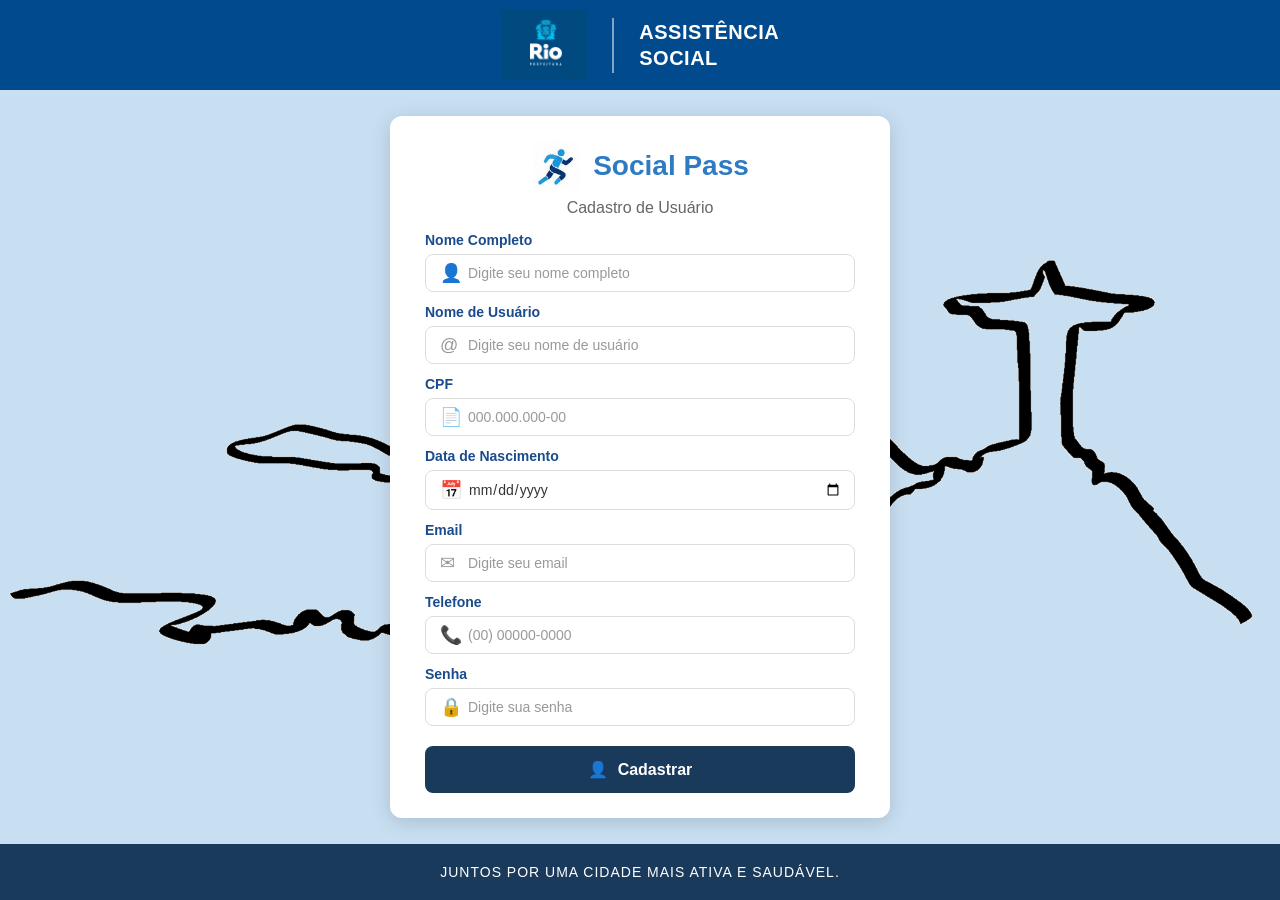
==== frontend/index.html @ ab94ad34 "adiciona frontend" ====
<!DOCTYPE html>
<html lang="pt-BR">
<head>
    <meta charset="UTF-8">
    <meta name="viewport" content="width=device-width, initial-scale=1.0">
    <title>Social Pass - Cadastro de Usuário</title>
    <link rel="stylesheet" href="./style.css">
</head>
<body>

    <header class="header">
        <div class="header-logo">
            <img src="./logo-rio.png" alt="Prefeitura do Rio">
        </div>
        <div class="header-divider"></div>
        <div class="header-text">
            ASSISTÊNCIA<br>SOCIAL
        </div>
    </header>

    <main class="main-content">
        <div class="card">
            <div class="card-header">
                <div class="card-logo">
                    <img src="./logo-social-pass.png" alt="Social Pass" class="card-logo-icon">
                    <span class="card-title">Social Pass</span>
                </div>
                <p class="card-subtitle">Cadastro de Usuário</p>
            </div>

            <form id="cadastroForm">
                
                <!-- Nome Completo -->
                <div class="form-group">
                    <label class="form-label">Nome Completo</label>
                    <div class="input-wrapper">
                        <span class="input-icon">&#128100;</span>
                        <input type="text" class="form-input" name="nomeCompleto" placeholder="Digite seu nome completo" required>
                    </div>
                </div>

                <!-- Nome de Usuario -->
                <div class="form-group">
                    <label class="form-label">Nome de Usuário</label>
                    <div class="input-wrapper">
                        <span class="input-icon">&#64;</span>
                        <input type="text" class="form-input" name="nomeUsuario" placeholder="Digite seu nome de usuário" required>
                    </div>
                </div>

                <!-- CPF -->
                <div class="form-group">
                    <label class="form-label">CPF</label>
                    <div class="input-wrapper">
                        <span class="input-icon">&#128196;</span>
                        <input type="text" class="form-input" id="cpfInput" name="cpf" placeholder="000.000.000-00" maxlength="14" required>
                    </div>
                </div>

                <!-- Data de Nascimento -->
                <div class="form-group">
                    <label class="form-label">Data de Nascimento</label>
                    <div class="input-wrapper">
                        <span class="input-icon">&#128197;</span>
                        <input type="date" class="form-input" name="nascimento" required>
                    </div>
                </div>

                <!-- Email -->
                <div class="form-group">
                    <label class="form-label">Email</label>
                    <div class="input-wrapper">
                        <span class="input-icon">&#9993;</span>
                        <input type="email" class="form-input" name="email" placeholder="Digite seu email" required>
                    </div>
                </div>

                <!-- Telefone -->
                <div class="form-group">
                    <label class="form-label">Telefone</label>
                    <div class="input-wrapper">
                        <span class="input-icon">&#128222;</span>
                        <input type="text" class="form-input" id="telefoneInput" name="telefone" placeholder="(00) 00000-0000" maxlength="15" required>
                    </div>
                </div>

                <!-- Senha -->
                <div class="form-group">
                    <label class="form-label">Senha</label>
                    <div class="input-wrapper">
                        <span class="input-icon">&#128274;</span>
                        <input type="password" class="form-input" name="senha" placeholder="Digite sua senha" required>
                    </div>
                </div>

                <!-- Botao Cadastrar -->
                <button type="submit" class="btn-submit">
                    <span>&#128100;</span> Cadastrar
                </button>
            </form>
        </div>
    </main>

    <footer class="footer">
        <p class="footer-text">JUNTOS POR UMA CIDADE MAIS ATIVA E SAUDÁVEL.</p>
    </footer>

    <script src="./script.js"></script>
</body>
</html>
---- frontend/style.css ----
* {
    margin: 0;
    padding: 0;
    box-sizing: border-box;
    font-family: 'Segoe UI', Tahoma, Geneva, Verdana, sans-serif;
}

html, body {
    height: 100%;
    width: 100%;
}

body {
    height:100vh;
    display: flex;
    flex-direction: column;
    background-color: #d6e6f5;
}

/* HEADER - CENTRALIZADO */
.header {
    background-color: #004A8D;
    padding: 10px 40px;
    display: flex;
    flex-direction: row;
    align-items: center;
    justify-content: center;
    gap: 25px;
    width: 100%;
}

.header-logo img {
    height: 70px;
    width: auto;
    display: block;
}

.header-divider {
    width: 2px;
    height: 55px;
    background-color: rgba(255, 255, 255, 0.5);
}

.header-text {
    color: #ffffff;
    font-size: 20px;
    font-weight: 600;
    line-height: 1.3;
    letter-spacing: 0.5px;
}

/* MAIN CONTENT */
.main-content {
    flex: 1;
    width: 100%;
    background-color: #c8dff2;
    background-image: url('./background-rio.png');
    background-size: cover;
    background-position: center center;
    background-repeat: no-repeat;
    display: flex;
    justify-content: center;
    align-items: center;
    padding: 20px 20px;
    position: relative;
    overflow:hidden;
}

.main-content::before {
    content: '';
    position: absolute;
    top: 0;
    left: 0;
    right: 0;
    bottom: 0;
    background: linear-gradient(135deg, #b8d4e8 0%, #d6e6f5 50%, #c5dced 100%);
    z-index: -1;
}

.card {
    background-color: #ffffff;
    border-radius: 12px;
    box-shadow: 0 4px 20px rgba(0, 0, 0, 0.15);
    padding: 25px 35px;
    width: 100%;
    max-width: 500px;
    position: relative;
    z-index: 1;
    height:auto;
    max-height:none;
    overflow-y:visible;
}
.card-header {
    text-align: center;
    margin-bottom: 15px;
}

.card-logo {
    display: flex;
    flex-direction: row;
    align-items: center;
    justify-content: center;
    gap: 12px;
    margin-bottom: 8px;
}

.card-logo-icon {
    width: 50px;
    height: 50px;
    object-fit: contain;
}

.card-title {
    font-size: 28px;
    font-weight: 700;
    color: #2e7bc4;
}

.card-subtitle {
    font-size: 16px;
    color: #666666;
    margin-top: 5px;
}

/* FORM */
.form-group {
    margin-bottom: 12px;
}

.form-label {
    display: block;
    font-size: 14px;
    font-weight: 600;
    color: #1a4b8c;
    margin-bottom: 6px;
}

.input-wrapper {
    position: relative;
    width: 100%;
}

.input-icon {
    position: absolute;
    left: 15px;
    top: 50%;
    transform: translateY(-50%);
    font-size: 18px;
    color: #999999;
}

.form-input {
    width: 100%;
    padding: 10px 12px 10px 42px;
    border: 1px solid #dddddd;
    border-radius: 8px;
    font-size: 14px;
    color: #333333;
    background-color: #ffffff;
    outline: none;
    transition: border-color 0.3s ease;
}

.form-input::placeholder {
    color: #999999;
}

.form-input:focus {
    border-color: #2e7bc4;
}

/* BUTTON */
.btn-submit {
    width: 100%;
    padding: 14px;
    background-color: #1a3a5c;
    color: #ffffff;
    border: none;
    border-radius: 8px;
    font-size: 16px;
    font-weight: 600;
    cursor: pointer;
    display: flex;
    flex-direction: row;
    align-items: center;
    justify-content: center;
    gap: 10px;
    margin-top: 20px;
    transition: background-color 0.3s ease;
}

.btn-submit:hover {
    background-color: #0f2a45;
}

/* FOOTER */
.footer {
    background-color: #1a3a5c;
    padding: 20px;
    text-align: center;
    width: 100%;
}

.footer-text {
    color: #ffffff;
    font-size: 14px;
    font-weight: 500;
    letter-spacing: 1px;
    margin: 0;
}

/* RESPONSIVO */
@media screen and (max-width: 600px) {
    .header {
        padding: 15px 20px;
    }

    .header-logo img {
        height: 50px;
    }

    .header-text {
        font-size: 16px;
    }

    .card {
        padding: 30px 25px;
        margin: 20px;
    }

    .card-title {
        font-size: 26px;
    }
}
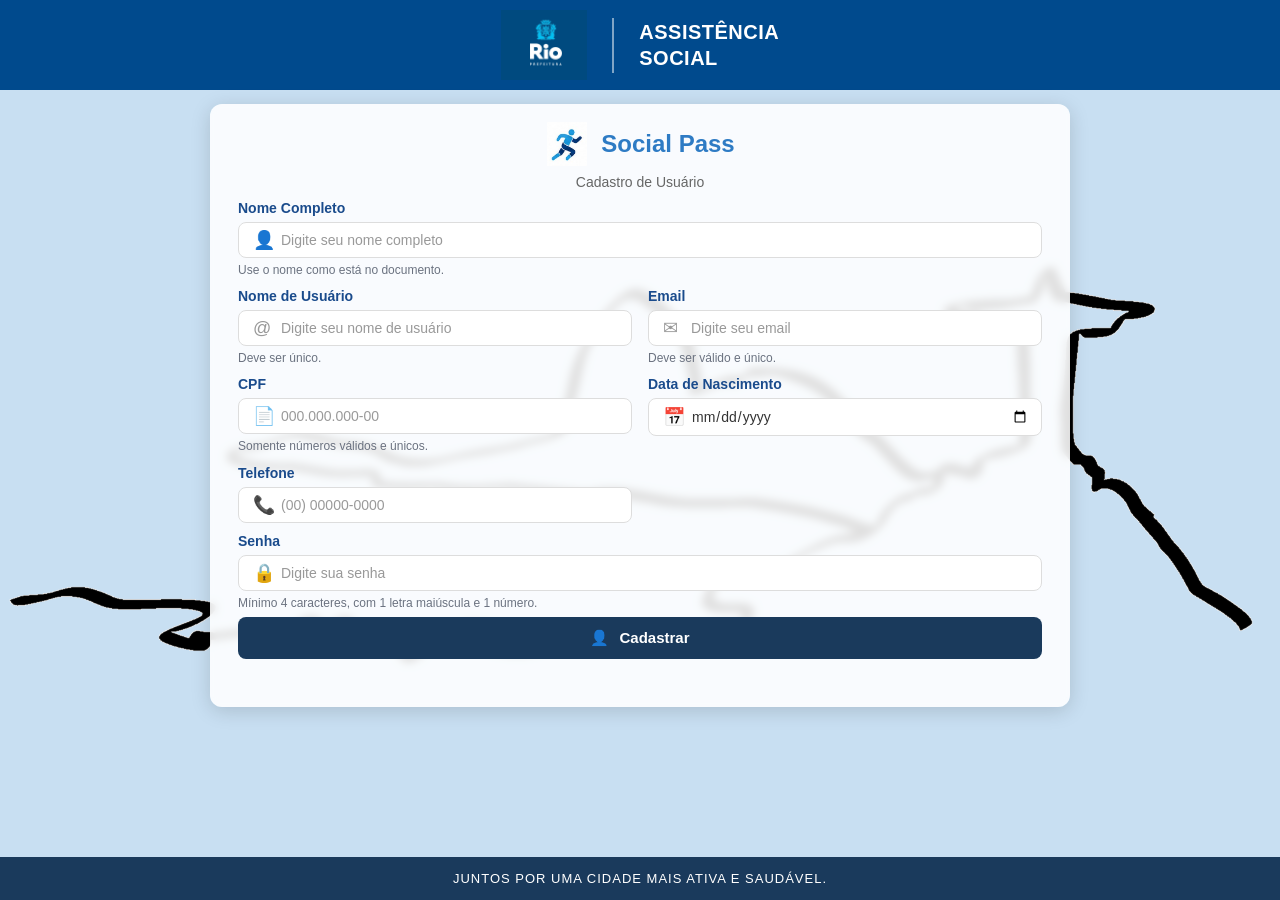
==== commit 79746054: "Integrate frontend with backend and database, and reorganize repository structure. - Moved frontend " ====
--- a/frontend/index.html
+++ b/frontend/index.html
@@ -4,13 +4,12 @@
     <meta charset="UTF-8">
     <meta name="viewport" content="width=device-width, initial-scale=1.0">
     <title>Social Pass - Cadastro de Usuário</title>
-    <link rel="stylesheet" href="./style.css">
+    <link rel="stylesheet" href="style.css">
 </head>
 <body>
-
     <header class="header">
         <div class="header-logo">
-            <img src="./logo-rio.png" alt="Prefeitura do Rio">
+            <img src="logo-rio.png" alt="Prefeitura do Rio">
         </div>
         <div class="header-divider"></div>
         <div class="header-text">
@@ -22,89 +21,91 @@
         <div class="card">
             <div class="card-header">
                 <div class="card-logo">
-                    <img src="./logo-social-pass.png" alt="Social Pass" class="card-logo-icon">
+                    <img src="logo-social-pass.png" alt="Social Pass" class="card-logo-icon">
                     <span class="card-title">Social Pass</span>
                 </div>
                 <p class="card-subtitle">Cadastro de Usuário</p>
             </div>
 
-            <form id="cadastroForm">
-                
-                <!-- Nome Completo -->
-                <div class="form-group">
-                    <label class="form-label">Nome Completo</label>
-                    <div class="input-wrapper">
-                        <span class="input-icon">&#128100;</span>
-                        <input type="text" class="form-input" name="nomeCompleto" placeholder="Digite seu nome completo" required>
+            <form id="cadastroForm" novalidate>
+                <div class="form-grid">
+                    <div class="form-group span-2">
+                        <label class="form-label" for="nomeCompletoInput">Nome Completo</label>
+                        <div class="input-wrapper">
+                            <span class="input-icon" aria-hidden="true">&#128100;</span>
+                            <input type="text" class="form-input" id="nomeCompletoInput" name="nomeCompleto" placeholder="Digite seu nome completo" required>
+                        </div>
+                        <small class="field-hint">Use o nome como está no documento.</small>
+                    </div>
+
+                    <div class="form-group">
+                        <label class="form-label" for="nomeUsuarioInput">Nome de Usuário</label>
+                        <div class="input-wrapper">
+                            <span class="input-icon" aria-hidden="true">&#64;</span>
+                            <input type="text" class="form-input" id="nomeUsuarioInput" name="nomeUsuario" placeholder="Digite seu nome de usuário" required>
+                        </div>
+                        <small class="field-hint">Deve ser único.</small>
+                    </div>
+
+                    <div class="form-group">
+                        <label class="form-label" for="emailInput">Email</label>
+                        <div class="input-wrapper">
+                            <span class="input-icon" aria-hidden="true">&#9993;</span>
+                            <input type="email" class="form-input" id="emailInput" name="email" placeholder="Digite seu email" required>
+                        </div>
+                        <small class="field-hint">Deve ser válido e único.</small>
+                    </div>
+
+                    <div class="form-group">
+                        <label class="form-label" for="cpfInput">CPF</label>
+                        <div class="input-wrapper">
+                            <span class="input-icon" aria-hidden="true">&#128196;</span>
+                            <input type="text" class="form-input" id="cpfInput" name="cpf" placeholder="000.000.000-00" maxlength="14" required>
+                        </div>
+                        <small class="field-hint">Somente números válidos e únicos.</small>
+                    </div>
+
+                    <div class="form-group">
+                        <label class="form-label" for="dataNascimentoInput">Data de Nascimento</label>
+                        <div class="input-wrapper">
+                            <span class="input-icon" aria-hidden="true">&#128197;</span>
+                            <input type="date" class="form-input" id="dataNascimentoInput" name="dataNascimento" required>
+                        </div>
+                    </div>
+
+                    <div class="form-group">
+                        <label class="form-label" for="telefoneInput">Telefone</label>
+                        <div class="input-wrapper">
+                            <span class="input-icon" aria-hidden="true">&#128222;</span>
+                            <input type="text" class="form-input" id="telefoneInput" name="telefone" placeholder="(00) 00000-0000" maxlength="15" required>
+                        </div>
+                    </div>
+
+                    <div class="form-group span-2">
+                        <label class="form-label" for="senhaInput">Senha</label>
+                        <div class="input-wrapper">
+                            <span class="input-icon" aria-hidden="true">&#128274;</span>
+                            <input type="password" class="form-input" id="senhaInput" name="senha" placeholder="Digite sua senha" required>
+                        </div>
+                        <small class="field-hint">Mínimo 4 caracteres, com 1 letra maiúscula e 1 número.</small>
                     </div>
                 </div>
 
-                <!-- Nome de Usuario -->
-                <div class="form-group">
-                    <label class="form-label">Nome de Usuário</label>
-                    <div class="input-wrapper">
-                        <span class="input-icon">&#64;</span>
-                        <input type="text" class="form-input" name="nomeUsuario" placeholder="Digite seu nome de usuário" required>
-                    </div>
-                </div>
+                <button type="submit" class="btn-submit">
+                    <span aria-hidden="true">&#128100;</span> Cadastrar
+                </button>
 
-                <!-- CPF -->
-                <div class="form-group">
-                    <label class="form-label">CPF</label>
-                    <div class="input-wrapper">
-                        <span class="input-icon">&#128196;</span>
-                        <input type="text" class="form-input" id="cpfInput" name="cpf" placeholder="000.000.000-00" maxlength="14" required>
-                    </div>
-                </div>
-
-                <!-- Data de Nascimento -->
-                <div class="form-group">
-                    <label class="form-label">Data de Nascimento</label>
-                    <div class="input-wrapper">
-                        <span class="input-icon">&#128197;</span>
-                        <input type="date" class="form-input" name="nascimento" required>
-                    </div>
-                </div>
-
-                <!-- Email -->
-                <div class="form-group">
-                    <label class="form-label">Email</label>
-                    <div class="input-wrapper">
-                        <span class="input-icon">&#9993;</span>
-                        <input type="email" class="form-input" name="email" placeholder="Digite seu email" required>
-                    </div>
-                </div>
-
-                <!-- Telefone -->
-                <div class="form-group">
-                    <label class="form-label">Telefone</label>
-                    <div class="input-wrapper">
-                        <span class="input-icon">&#128222;</span>
-                        <input type="text" class="form-input" id="telefoneInput" name="telefone" placeholder="(00) 00000-0000" maxlength="15" required>
-                    </div>
-                </div>
-
-                <!-- Senha -->
-                <div class="form-group">
-                    <label class="form-label">Senha</label>
-                    <div class="input-wrapper">
-                        <span class="input-icon">&#128274;</span>
-                        <input type="password" class="form-input" name="senha" placeholder="Digite sua senha" required>
-                    </div>
-                </div>
-
-                <!-- Botao Cadastrar -->
-                <button type="submit" class="btn-submit">
-                    <span>&#128100;</span> Cadastrar
-                </button>
+                <p id="formMessage" class="form-message" aria-live="polite"></p>
             </form>
         </div>
     </main>
+
+    <div id="toastContainer" class="toast-container" aria-live="polite" aria-atomic="true"></div>
 
     <footer class="footer">
         <p class="footer-text">JUNTOS POR UMA CIDADE MAIS ATIVA E SAUDÁVEL.</p>
     </footer>
 
-    <script src="./script.js"></script>
+    <script src="script.js"></script>
 </body>
 </html>
--- a/frontend/style.css
+++ b/frontend/style.css
@@ -6,15 +6,16 @@
 }
 
 html, body {
-    height: 100%;
+    min-height: 100%;
     width: 100%;
 }
 
 body {
-    height:100vh;
+    min-height: 100vh;
     display: flex;
     flex-direction: column;
     background-color: #d6e6f5;
+    overflow-y: auto;
 }
 
 /* HEADER - CENTRALIZADO */
@@ -51,7 +52,7 @@
 
 /* MAIN CONTENT */
 .main-content {
-    flex: 1;
+    flex: 1 0 auto;
     width: 100%;
     background-color: #c8dff2;
     background-image: url('./background-rio.png');
@@ -60,10 +61,10 @@
     background-repeat: no-repeat;
     display: flex;
     justify-content: center;
-    align-items: center;
-    padding: 20px 20px;
+    align-items: flex-start;
+    padding: 14px 20px 28px;
     position: relative;
-    overflow:hidden;
+    overflow: visible;
 }
 
 .main-content::before {
@@ -78,21 +79,22 @@
 }
 
 .card {
-    background-color: #ffffff;
+    background-color: rgba(255, 255, 255, 0.88);
     border-radius: 12px;
     box-shadow: 0 4px 20px rgba(0, 0, 0, 0.15);
-    padding: 25px 35px;
-    width: 100%;
-    max-width: 500px;
+    padding: 18px 28px;
+    width: 100%;
+    max-width: 860px;
     position: relative;
     z-index: 1;
     height:auto;
-    max-height:none;
-    overflow-y:visible;
+    max-height: none;
+    overflow: visible;
+    backdrop-filter: blur(4px);
 }
 .card-header {
     text-align: center;
-    margin-bottom: 15px;
+    margin-bottom: 10px;
 }
 
 .card-logo {
@@ -105,26 +107,32 @@
 }
 
 .card-logo-icon {
-    width: 50px;
-    height: 50px;
+    width: 44px;
+    height: 44px;
     object-fit: contain;
 }
 
 .card-title {
-    font-size: 28px;
+    font-size: 24px;
     font-weight: 700;
     color: #2e7bc4;
 }
 
 .card-subtitle {
-    font-size: 16px;
+    font-size: 14px;
     color: #666666;
-    margin-top: 5px;
+    margin-top: 3px;
 }
 
 /* FORM */
+.form-grid {
+    display: grid;
+    grid-template-columns: repeat(2, minmax(0, 1fr));
+    gap: 10px 16px;
+}
+
 .form-group {
-    margin-bottom: 12px;
+    margin-bottom: 0;
 }
 
 .form-label {
@@ -151,7 +159,7 @@
 
 .form-input {
     width: 100%;
-    padding: 10px 12px 10px 42px;
+    padding: 9px 12px 9px 42px;
     border: 1px solid #dddddd;
     border-radius: 8px;
     font-size: 14px;
@@ -169,15 +177,27 @@
     border-color: #2e7bc4;
 }
 
+.field-hint {
+    display: block;
+    margin-top: 4px;
+    font-size: 12px;
+    color: #6b7280;
+    line-height: 1.35;
+}
+
+.span-2 {
+    grid-column: 1 / -1;
+}
+
 /* BUTTON */
 .btn-submit {
     width: 100%;
-    padding: 14px;
+    padding: 12px;
     background-color: #1a3a5c;
     color: #ffffff;
     border: none;
     border-radius: 8px;
-    font-size: 16px;
+    font-size: 15px;
     font-weight: 600;
     cursor: pointer;
     display: flex;
@@ -185,31 +205,109 @@
     align-items: center;
     justify-content: center;
     gap: 10px;
-    margin-top: 20px;
+    margin-top: 6px;
     transition: background-color 0.3s ease;
 }
 
 .btn-submit:hover {
     background-color: #0f2a45;
+}
+
+.btn-submit:disabled {
+    opacity: 0.75;
+    cursor: not-allowed;
+}
+
+.form-message {
+    margin-top: 12px;
+    font-size: 14px;
+    font-weight: 600;
+    min-height: 18px;
+}
+
+.form-message.success {
+    color: #1e7e34;
+}
+
+.form-message.error {
+    color: #b02a37;
+}
+
+.toast-container {
+    position: fixed;
+    right: 16px;
+    bottom: 16px;
+    display: flex;
+    flex-direction: column;
+    gap: 10px;
+    z-index: 9999;
+    pointer-events: none;
+}
+
+.toast {
+    min-width: 280px;
+    max-width: 360px;
+    padding: 14px 16px;
+    border-radius: 10px;
+    color: #fff;
+    box-shadow: 0 12px 28px rgba(0, 0, 0, 0.2);
+    font-size: 14px;
+    line-height: 1.4;
+    transform: translateY(12px);
+    opacity: 0;
+    animation: toastIn 0.22s ease forwards;
+}
+
+.toast.success {
+    background: #1e7e34;
+}
+
+.toast.error {
+    background: #b02a37;
+}
+
+.toast.warning {
+    background: #b26a00;
+}
+
+@keyframes toastIn {
+    from {
+        transform: translateY(12px);
+        opacity: 0;
+    }
+    to {
+        transform: translateY(0);
+        opacity: 1;
+    }
 }
 
 /* FOOTER */
 .footer {
     background-color: #1a3a5c;
-    padding: 20px;
+    padding: 14px 20px;
     text-align: center;
     width: 100%;
 }
 
 .footer-text {
     color: #ffffff;
-    font-size: 14px;
+    font-size: 13px;
     font-weight: 500;
     letter-spacing: 1px;
     margin: 0;
 }
 
 /* RESPONSIVO */
+@media screen and (max-width: 900px) {
+    .form-grid {
+        grid-template-columns: 1fr;
+    }
+
+    .span-2 {
+        grid-column: auto;
+    }
+}
+
 @media screen and (max-width: 600px) {
     .header {
         padding: 15px 20px;
@@ -224,11 +322,25 @@
     }
 
     .card {
-        padding: 30px 25px;
-        margin: 20px;
+        padding: 22px 18px;
+        margin: 10px 0 20px;
+        max-height: none;
+        overflow: visible;
     }
 
     .card-title {
-        font-size: 26px;
+        font-size: 22px;
+    }
+
+    .toast-container {
+        left: 12px;
+        right: 12px;
+        bottom: 12px;
+    }
+
+    .toast {
+        min-width: 0;
+        max-width: none;
+        width: 100%;
     }
 }
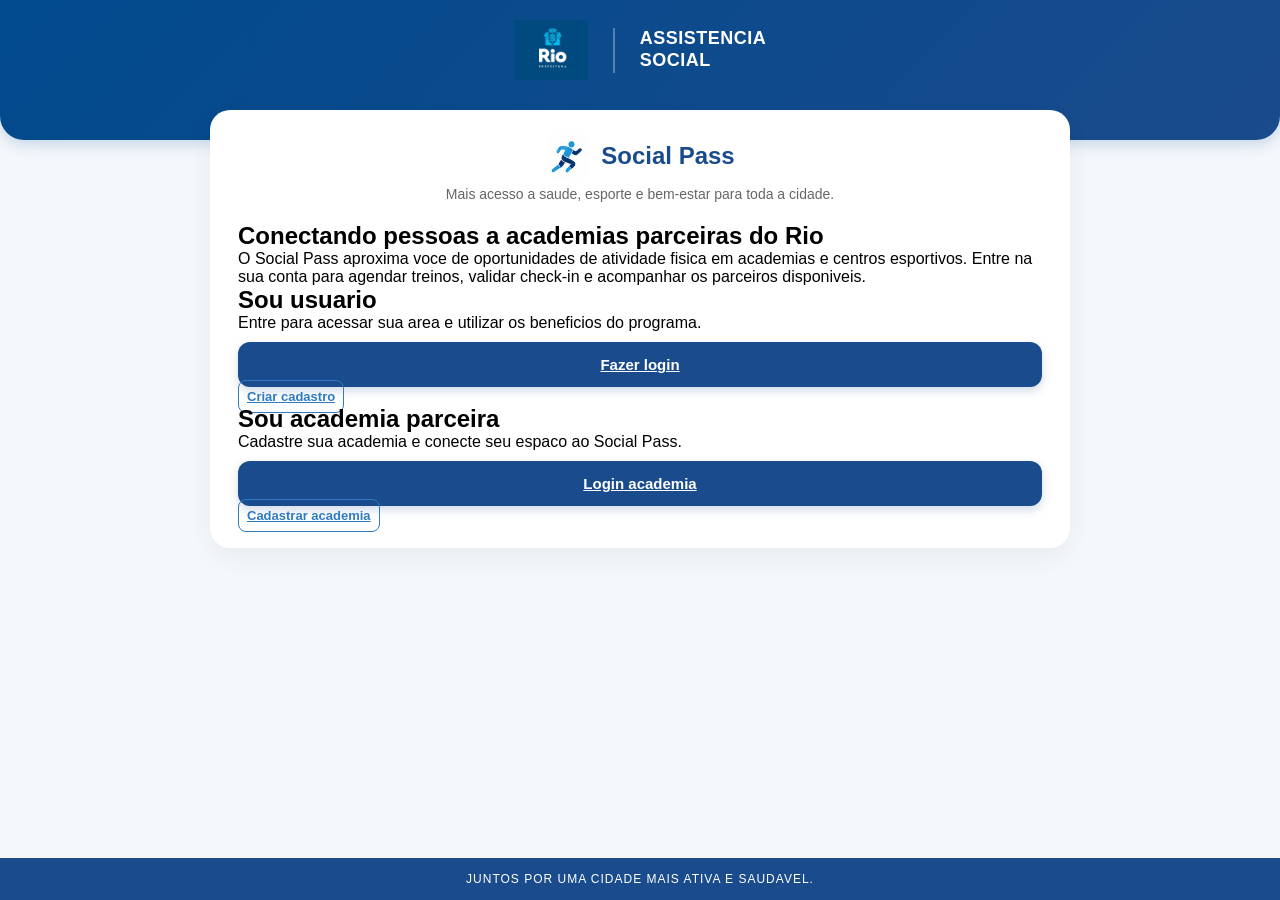
==== commit 867a554b: "Versão quase final" ====
--- a/frontend/index.html
+++ b/frontend/index.html
@@ -3,109 +3,63 @@
 <head>
     <meta charset="UTF-8">
     <meta name="viewport" content="width=device-width, initial-scale=1.0">
-    <title>Social Pass - Cadastro de Usuário</title>
+    <title>Social Pass - Inicio</title>
     <link rel="stylesheet" href="style.css">
 </head>
 <body>
-    <header class="header">
-        <div class="header-logo">
-            <img src="logo-rio.png" alt="Prefeitura do Rio">
+<header class="header">
+    <div class="header-logo">
+        <img src="logo-rio.png" alt="Prefeitura do Rio">
+    </div>
+    <div class="header-divider"></div>
+    <div class="header-text">
+        ASSISTENCIA<br>SOCIAL
+    </div>
+</header>
+
+<main class="main-content">
+    <div class="card landing-wrap">
+        <div class="card-header">
+            <div class="card-logo">
+                <img src="logo-social-pass.png" alt="Social Pass" class="card-logo-icon">
+                <span class="card-title">Social Pass</span>
+            </div>
+            <p class="card-subtitle">Mais acesso a saude, esporte e bem-estar para toda a cidade.</p>
         </div>
-        <div class="header-divider"></div>
-        <div class="header-text">
-            ASSISTÊNCIA<br>SOCIAL
-        </div>
-    </header>
 
-    <main class="main-content">
-        <div class="card">
-            <div class="card-header">
-                <div class="card-logo">
-                    <img src="logo-social-pass.png" alt="Social Pass" class="card-logo-icon">
-                    <span class="card-title">Social Pass</span>
+        <section class="landing-hero">
+            <h1 class="landing-title">Conectando pessoas a academias parceiras do Rio</h1>
+            <p class="landing-text">
+                O Social Pass aproxima voce de oportunidades de atividade fisica em academias e centros esportivos.
+                Entre na sua conta para agendar treinos, validar check-in e acompanhar os parceiros disponiveis.
+            </p>
+        </section>
+
+        <section class="landing-grid" aria-label="Acesso para usuarios e academias">
+            <article class="landing-box">
+                <h2 class="landing-box-title">Sou usuario</h2>
+                <p class="landing-box-text">Entre para acessar sua area e utilizar os beneficios do programa.</p>
+                <div class="landing-actions">
+                    <a class="btn-submit" href="login.html">Fazer login</a>
+                    <a class="btn-outline landing-link" href="cadastrousuario.html">Criar cadastro</a>
                 </div>
-                <p class="card-subtitle">Cadastro de Usuário</p>
-            </div>
+            </article>
 
-            <form id="cadastroForm" novalidate>
-                <div class="form-grid">
-                    <div class="form-group span-2">
-                        <label class="form-label" for="nomeCompletoInput">Nome Completo</label>
-                        <div class="input-wrapper">
-                            <span class="input-icon" aria-hidden="true">&#128100;</span>
-                            <input type="text" class="form-input" id="nomeCompletoInput" name="nomeCompleto" placeholder="Digite seu nome completo" required>
-                        </div>
-                        <small class="field-hint">Use o nome como está no documento.</small>
-                    </div>
+            <article class="landing-box">
+                <h2 class="landing-box-title">Sou academia parceira</h2>
+                <p class="landing-box-text">Cadastre sua academia e conecte seu espaco ao Social Pass.</p>
+                <div class="landing-actions">
+                    <a class="btn-submit" href="loginacademia.html">Login academia</a>
+                    <a class="btn-outline landing-link" href="cadastroacademia.html">Cadastrar academia</a>
+                </div>
+            </article>
+        </section>
+    </div>
+</main>
 
-                    <div class="form-group">
-                        <label class="form-label" for="nomeUsuarioInput">Nome de Usuário</label>
-                        <div class="input-wrapper">
-                            <span class="input-icon" aria-hidden="true">&#64;</span>
-                            <input type="text" class="form-input" id="nomeUsuarioInput" name="nomeUsuario" placeholder="Digite seu nome de usuário" required>
-                        </div>
-                        <small class="field-hint">Deve ser único.</small>
-                    </div>
+<footer class="footer">
+    <p class="footer-text">JUNTOS POR UMA CIDADE MAIS ATIVA E SAUDAVEL.</p>
+</footer>
+</body>
+</html>
 
-                    <div class="form-group">
-                        <label class="form-label" for="emailInput">Email</label>
-                        <div class="input-wrapper">
-                            <span class="input-icon" aria-hidden="true">&#9993;</span>
-                            <input type="email" class="form-input" id="emailInput" name="email" placeholder="Digite seu email" required>
-                        </div>
-                        <small class="field-hint">Deve ser válido e único.</small>
-                    </div>
-
-                    <div class="form-group">
-                        <label class="form-label" for="cpfInput">CPF</label>
-                        <div class="input-wrapper">
-                            <span class="input-icon" aria-hidden="true">&#128196;</span>
-                            <input type="text" class="form-input" id="cpfInput" name="cpf" placeholder="000.000.000-00" maxlength="14" required>
-                        </div>
-                        <small class="field-hint">Somente números válidos e únicos.</small>
-                    </div>
-
-                    <div class="form-group">
-                        <label class="form-label" for="dataNascimentoInput">Data de Nascimento</label>
-                        <div class="input-wrapper">
-                            <span class="input-icon" aria-hidden="true">&#128197;</span>
-                            <input type="date" class="form-input" id="dataNascimentoInput" name="dataNascimento" required>
-                        </div>
-                    </div>
-
-                    <div class="form-group">
-                        <label class="form-label" for="telefoneInput">Telefone</label>
-                        <div class="input-wrapper">
-                            <span class="input-icon" aria-hidden="true">&#128222;</span>
-                            <input type="text" class="form-input" id="telefoneInput" name="telefone" placeholder="(00) 00000-0000" maxlength="15" required>
-                        </div>
-                    </div>
-
-                    <div class="form-group span-2">
-                        <label class="form-label" for="senhaInput">Senha</label>
-                        <div class="input-wrapper">
-                            <span class="input-icon" aria-hidden="true">&#128274;</span>
-                            <input type="password" class="form-input" id="senhaInput" name="senha" placeholder="Digite sua senha" required>
-                        </div>
-                        <small class="field-hint">Mínimo 4 caracteres, com 1 letra maiúscula e 1 número.</small>
-                    </div>
-                </div>
-
-                <button type="submit" class="btn-submit">
-                    <span aria-hidden="true">&#128100;</span> Cadastrar
-                </button>
-
-                <p id="formMessage" class="form-message" aria-live="polite"></p>
-            </form>
-        </div>
-    </main>
-
-    <div id="toastContainer" class="toast-container" aria-live="polite" aria-atomic="true"></div>
-
-    <footer class="footer">
-        <p class="footer-text">JUNTOS POR UMA CIDADE MAIS ATIVA E SAUDÁVEL.</p>
-    </footer>
-
-    <script src="script.js"></script>
-</body>
-</html>
--- a/frontend/style.css
+++ b/frontend/style.css
@@ -10,91 +10,78 @@
     width: 100%;
 }
 
+/* Fundo limpo estilo App */
 body {
     min-height: 100vh;
     display: flex;
     flex-direction: column;
-    background-color: #d6e6f5;
+    background-color: #f4f7fb;
     overflow-y: auto;
 }
 
-/* HEADER - CENTRALIZADO */
+/* HEADER - MODERNO E ESTENDIDO PARA SOBREPOSIÇÃO */
 .header {
-    background-color: #004A8D;
-    padding: 10px 40px;
+    background: linear-gradient(135deg, #004A8D 0%, #1a4b8c 100%);
+    padding: 20px 20px 60px; /* Espaço extra embaixo para o card subir */
+    border-bottom-left-radius: 24px;
+    border-bottom-right-radius: 24px;
     display: flex;
     flex-direction: row;
     align-items: center;
     justify-content: center;
     gap: 25px;
     width: 100%;
+    box-shadow: 0 4px 15px rgba(0, 74, 141, 0.2);
+    color: white;
 }
 
 .header-logo img {
-    height: 70px;
+    height: 60px;
     width: auto;
     display: block;
 }
 
 .header-divider {
     width: 2px;
-    height: 55px;
-    background-color: rgba(255, 255, 255, 0.5);
+    height: 45px;
+    background-color: rgba(255, 255, 255, 0.3);
 }
 
 .header-text {
     color: #ffffff;
-    font-size: 20px;
-    font-weight: 600;
-    line-height: 1.3;
+    font-size: 18px;
+    font-weight: 600;
+    line-height: 1.2;
     letter-spacing: 0.5px;
 }
 
-/* MAIN CONTENT */
+/* MAIN CONTENT - PUXANDO O CONTEÚDO PARA CIMA */
 .main-content {
     flex: 1 0 auto;
     width: 100%;
-    background-color: #c8dff2;
-    background-image: url('./background-rio.png');
-    background-size: cover;
-    background-position: center center;
-    background-repeat: no-repeat;
     display: flex;
     justify-content: center;
     align-items: flex-start;
-    padding: 14px 20px 28px;
+    padding: 0 20px 90px;
+    margin-top: -30px; /* Efeito de sobreposição no header */
     position: relative;
-    overflow: visible;
-}
-
-.main-content::before {
-    content: '';
-    position: absolute;
-    top: 0;
-    left: 0;
-    right: 0;
-    bottom: 0;
-    background: linear-gradient(135deg, #b8d4e8 0%, #d6e6f5 50%, #c5dced 100%);
-    z-index: -1;
-}
-
+    z-index: 10;
+}
+
+/* CARD PRINCIPAL - SOMBRAS SUAVES E BORDAS ARREDONDADAS */
 .card {
-    background-color: rgba(255, 255, 255, 0.88);
-    border-radius: 12px;
-    box-shadow: 0 4px 20px rgba(0, 0, 0, 0.15);
-    padding: 18px 28px;
+    background-color: #ffffff;
+    border-radius: 20px;
+    box-shadow: 0 10px 25px rgba(0, 0, 0, 0.05);
+    padding: 24px 28px;
     width: 100%;
     max-width: 860px;
     position: relative;
-    z-index: 1;
-    height:auto;
-    max-height: none;
-    overflow: visible;
-    backdrop-filter: blur(4px);
-}
+}
+
 .card-header {
     text-align: center;
-    margin-bottom: 10px;
+    margin-bottom: 20px;
 }
 
 .card-logo {
@@ -115,7 +102,7 @@
 .card-title {
     font-size: 24px;
     font-weight: 700;
-    color: #2e7bc4;
+    color: #1a4b8c;
 }
 
 .card-subtitle {
@@ -124,11 +111,11 @@
     margin-top: 3px;
 }
 
-/* FORM */
+/* FORMULÁRIOS */
 .form-grid {
     display: grid;
     grid-template-columns: repeat(2, minmax(0, 1fr));
-    gap: 10px 16px;
+    gap: 12px 16px;
 }
 
 .form-group {
@@ -137,7 +124,7 @@
 
 .form-label {
     display: block;
-    font-size: 14px;
+    font-size: 13px;
     font-weight: 600;
     color: #1a4b8c;
     margin-bottom: 6px;
@@ -159,29 +146,31 @@
 
 .form-input {
     width: 100%;
-    padding: 9px 12px 9px 42px;
-    border: 1px solid #dddddd;
-    border-radius: 8px;
+    padding: 10px 12px 10px 42px;
+    border: 1px solid #e1e5eb;
+    border-radius: 10px;
     font-size: 14px;
     color: #333333;
-    background-color: #ffffff;
+    background-color: #f8fafc;
     outline: none;
-    transition: border-color 0.3s ease;
+    transition: all 0.3s ease;
 }
 
 .form-input::placeholder {
-    color: #999999;
+    color: #a0aab5;
 }
 
 .form-input:focus {
     border-color: #2e7bc4;
+    background-color: #ffffff;
+    box-shadow: 0 0 0 3px rgba(46, 123, 196, 0.1);
 }
 
 .field-hint {
     display: block;
     margin-top: 4px;
-    font-size: 12px;
-    color: #6b7280;
+    font-size: 11px;
+    color: #888;
     line-height: 1.35;
 }
 
@@ -189,28 +178,33 @@
     grid-column: 1 / -1;
 }
 
-/* BUTTON */
+/* BOTÕES */
 .btn-submit {
     width: 100%;
-    padding: 12px;
-    background-color: #1a3a5c;
+    padding: 14px;
+    background-color: #1a4b8c;
     color: #ffffff;
     border: none;
-    border-radius: 8px;
+    border-radius: 12px;
     font-size: 15px;
-    font-weight: 600;
+    font-weight: 700;
     cursor: pointer;
     display: flex;
     flex-direction: row;
     align-items: center;
     justify-content: center;
     gap: 10px;
-    margin-top: 6px;
-    transition: background-color 0.3s ease;
+    margin-top: 10px;
+    transition: background-color 0.2s ease, transform 0.1s ease;
+    box-shadow: 0 4px 10px rgba(26, 75, 140, 0.2);
 }
 
 .btn-submit:hover {
     background-color: #0f2a45;
+}
+
+.btn-submit:active {
+    transform: scale(0.98);
 }
 
 .btn-submit:disabled {
@@ -218,25 +212,275 @@
     cursor: not-allowed;
 }
 
+/* =========================================
+   COMPONENTES ESPECÍFICOS DO HUB (HOME)
+   ========================================= */
+
+.user-greeting {
+    display: flex;
+    align-items: center;
+    gap: 12px;
+}
+
+.user-avatar {
+    width: 44px;
+    height: 44px;
+    background-color: rgba(255, 255, 255, 0.2);
+    border-radius: 50%;
+    display: flex;
+    align-items: center;
+    justify-content: center;
+    font-size: 20px;
+    border: 2px solid rgba(255, 255, 255, 0.5);
+}
+
+.hero-card {
+    background: linear-gradient(135deg, #2e7bc4, #1a4b8c);
+    border-radius: 20px;
+    padding: 24px;
+    color: white;
+    box-shadow: 0 10px 25px rgba(46, 123, 196, 0.3);
+    display: flex;
+    align-items: center;
+    justify-content: space-between;
+    margin-bottom: 30px;
+    position: relative;
+    overflow: hidden;
+}
+
+.hero-card::after {
+    content: '';
+    position: absolute;
+    right: -30px;
+    top: -30px;
+    width: 120px;
+    height: 120px;
+    background: rgba(255, 255, 255, 0.1);
+    border-radius: 50%;
+}
+
+.hero-title {
+    font-size: 22px;
+    font-weight: 700;
+    margin-bottom: 6px;
+}
+
+.hero-subtitle {
+    font-size: 14px;
+    opacity: 0.85;
+}
+
+.btn-checkin {
+    background: #ffffff;
+    color: #1a4b8c;
+    border: none;
+    padding: 12px 20px;
+    border-radius: 12px;
+    font-weight: 700;
+    font-size: 15px;
+    cursor: pointer;
+    display: flex;
+    align-items: center;
+    gap: 8px;
+    box-shadow: 0 4px 10px rgba(0, 0, 0, 0.1);
+    transition: transform 0.2s;
+    position: relative;
+    z-index: 2;
+}
+
+.btn-checkin:active {
+    transform: scale(0.96);
+}
+
+.section-header {
+    display: flex;
+    justify-content: space-between;
+    align-items: flex-end;
+    margin-bottom: 16px;
+}
+
+.hub-section-title {
+    font-size: 18px;
+    font-weight: 700;
+    color: #1a3a5c;
+}
+
+.see-all {
+    font-size: 13px;
+    color: #2e7bc4;
+    text-decoration: none;
+    font-weight: 600;
+}
+
+.gym-carousel {
+    display: flex;
+    gap: 16px;
+    overflow-x: auto;
+    padding-bottom: 20px;
+    scroll-snap-type: x mandatory;
+    scrollbar-width: none;
+}
+.gym-carousel::-webkit-scrollbar {
+    display: none;
+}
+
+.gym-card {
+    background: #ffffff;
+    border-radius: 16px;
+    min-width: 250px;
+    flex: 0 0 auto;
+    scroll-snap-align: start;
+    box-shadow: 0 4px 15px rgba(0, 0, 0, 0.04);
+    display: flex;
+    flex-direction: column;
+    overflow: hidden;
+    border: 1px solid #f0f2f5;
+}
+
+.gym-cover {
+    height: 90px;
+    background: linear-gradient(135deg, #e6f0fa, #c8dff2);
+    position: relative;
+}
+
+.gym-tag {
+    position: absolute;
+    top: 10px;
+    left: 10px;
+    background-color: rgba(255, 255, 255, 0.9);
+    color: #1a4b8c;
+    font-size: 11px;
+    font-weight: 700;
+    padding: 4px 10px;
+    border-radius: 20px;
+    box-shadow: 0 2px 4px rgba(0,0,0,0.1);
+}
+
+.gym-info {
+    padding: 16px;
+    display: flex;
+    flex-direction: column;
+    gap: 6px;
+    flex: 1;
+}
+
+.gym-name {
+    color: #333;
+    font-size: 16px;
+    font-weight: 700;
+}
+
+.gym-address {
+    font-size: 13px;
+    color: #777;
+}
+
+.gym-status {
+    font-size: 12px;
+    font-weight: 600;
+    display: flex;
+    align-items: center;
+    gap: 4px;
+    margin-top: 4px;
+}
+.status-green { color: #1e7e34; }
+.status-orange { color: #b26a00; }
+
+.btn-outline {
+    background: transparent;
+    color: #2e7bc4;
+    border: 1px solid #2e7bc4;
+    padding: 8px;
+    border-radius: 8px;
+    font-size: 13px;
+    font-weight: 600;
+    margin-top: 10px;
+    cursor: pointer;
+    transition: background 0.2s;
+}
+
+.btn-outline:hover {
+    background: #f4f7fb;
+}
+
+.bottom-nav {
+    position: fixed;
+    bottom: 0;
+    left: 0;
+    width: 100%;
+    background-color: #ffffff;
+    box-shadow: 0 -4px 20px rgba(0, 0, 0, 0.05);
+    display: flex;
+    justify-content: space-around;
+    padding: 12px 0 16px;
+    z-index: 100;
+    border-top-left-radius: 20px;
+    border-top-right-radius: 20px;
+}
+
+.nav-item {
+    display: flex;
+    flex-direction: column;
+    align-items: center;
+    text-decoration: none;
+    color: #a0aab5;
+    font-size: 11px;
+    font-weight: 600;
+    gap: 6px;
+    width: 60px;
+}
+
+.nav-icon-wrap {
+    width: 40px;
+    height: 32px;
+    display: flex;
+    align-items: center;
+    justify-content: center;
+    border-radius: 16px;
+    font-size: 20px;
+    transition: all 0.3s;
+}
+
+.nav-item.active {
+    color: #1a4b8c;
+}
+
+.nav-item.active .nav-icon-wrap {
+    background-color: #e6f0fa;
+}
+
+/* FOOTER ANTIGO (Oculto no app mobile, mas mantido para telas grandes/cadastros) */
+.footer {
+    background-color: #1a4b8c;
+    padding: 14px 20px;
+    text-align: center;
+    width: 100%;
+    margin-top: auto;
+}
+
+.footer-text {
+    color: #ffffff;
+    font-size: 12px;
+    font-weight: 500;
+    letter-spacing: 1px;
+    margin: 0;
+}
+
+/* TOASTS MENSAGENS */
 .form-message {
     margin-top: 12px;
     font-size: 14px;
     font-weight: 600;
     min-height: 18px;
-}
-
-.form-message.success {
-    color: #1e7e34;
-}
-
-.form-message.error {
-    color: #b02a37;
-}
+    text-align: center;
+}
+.form-message.success { color: #1e7e34; }
+.form-message.error { color: #b02a37; }
 
 .toast-container {
     position: fixed;
     right: 16px;
-    bottom: 16px;
+    top: 16px; /* Mudei para o topo para não brigar com o menu inferior */
     display: flex;
     flex-direction: column;
     gap: 10px;
@@ -253,56 +497,24 @@
     box-shadow: 0 12px 28px rgba(0, 0, 0, 0.2);
     font-size: 14px;
     line-height: 1.4;
-    transform: translateY(12px);
+    transform: translateY(-12px);
     opacity: 0;
     animation: toastIn 0.22s ease forwards;
 }
-
-.toast.success {
-    background: #1e7e34;
-}
-
-.toast.error {
-    background: #b02a37;
-}
-
-.toast.warning {
-    background: #b26a00;
-}
+.toast.success { background: #1e7e34; }
+.toast.error { background: #b02a37; }
+.toast.warning { background: #b26a00; }
 
 @keyframes toastIn {
-    from {
-        transform: translateY(12px);
-        opacity: 0;
-    }
-    to {
-        transform: translateY(0);
-        opacity: 1;
-    }
-}
-
-/* FOOTER */
-.footer {
-    background-color: #1a3a5c;
-    padding: 14px 20px;
-    text-align: center;
-    width: 100%;
-}
-
-.footer-text {
-    color: #ffffff;
-    font-size: 13px;
-    font-weight: 500;
-    letter-spacing: 1px;
-    margin: 0;
-}
-
-/* RESPONSIVO */
+    from { transform: translateY(-12px); opacity: 0; }
+    to { transform: translateY(0); opacity: 1; }
+}
+
+/* RESPONSIVIDADE */
 @media screen and (max-width: 900px) {
     .form-grid {
         grid-template-columns: 1fr;
     }
-
     .span-2 {
         grid-column: auto;
     }
@@ -310,37 +522,88 @@
 
 @media screen and (max-width: 600px) {
     .header {
-        padding: 15px 20px;
-    }
-
+        padding: 20px 20px 50px;
+        justify-content: space-between;
+    }
     .header-logo img {
-        height: 50px;
-    }
-
+        height: 45px;
+    }
     .header-text {
-        font-size: 16px;
-    }
-
+        font-size: 15px;
+    }
     .card {
-        padding: 22px 18px;
-        margin: 10px 0 20px;
-        max-height: none;
-        overflow: visible;
-    }
-
+        padding: 24px 20px;
+    }
     .card-title {
         font-size: 22px;
     }
-
     .toast-container {
         left: 12px;
         right: 12px;
-        bottom: 12px;
-    }
-
+        top: 12px;
+    }
     .toast {
         min-width: 0;
         max-width: none;
         width: 100%;
     }
+}
+
+/* =========================================
+   ESTILIZAÇÃO ADICIONAL: CARDS MAIORES E MAPA
+   ========================================= */
+
+.gym-card.large {
+    min-width: 310px; /* Aumentado de 250px para 310px */
+    box-shadow: 0 6px 20px rgba(0, 0, 0, 0.06);
+}
+
+/* área da foto/capa mais alta */
+.gym-cover.large-cover {
+    height: 130px; /* Aumentado de 90px para 130px */
+    background: linear-gradient(135deg, #2e7bc4 0%, #c8dff2 100%);
+}
+
+/* Container do Mapa */
+.map-box {
+    width: 100%;
+    height: 240px;
+    background-color: #e5e3df;
+    border-radius: 20px;
+    overflow: hidden;
+    box-shadow: 0 6px 20px rgba(0, 0, 0, 0.06);
+    border: 1px solid #e1e5eb;
+    position: relative;
+    margin-bottom: 20px;
+}
+
+/* Configuração do mapa em si */
+.map-iframe {
+    width: 100%;
+    height: 100%;
+    border: none;
+}
+
+/* Pequeno balão informativo por cima do mapa */
+.map-overlay-badge {
+    position: absolute;
+    bottom: 12px;
+    left: 50%;
+    transform: translateX(-50%);
+    background-color: rgba(26, 75, 140, 0.95);
+    color: #ffffff;
+    padding: 8px 14px;
+    border-radius: 30px;
+    font-size: 12px;
+    font-weight: 600;
+    box-shadow: 0 4px 12px rgba(0,0,0,0.15);
+    pointer-events: none;
+    white-space: nowrap;
+}
+
+/* Ícones pequenos inline (Material Symbols) */
+.icon-sm {
+    font-size: 16px;
+    vertical-align: middle;
+    line-height: 1;
 }
